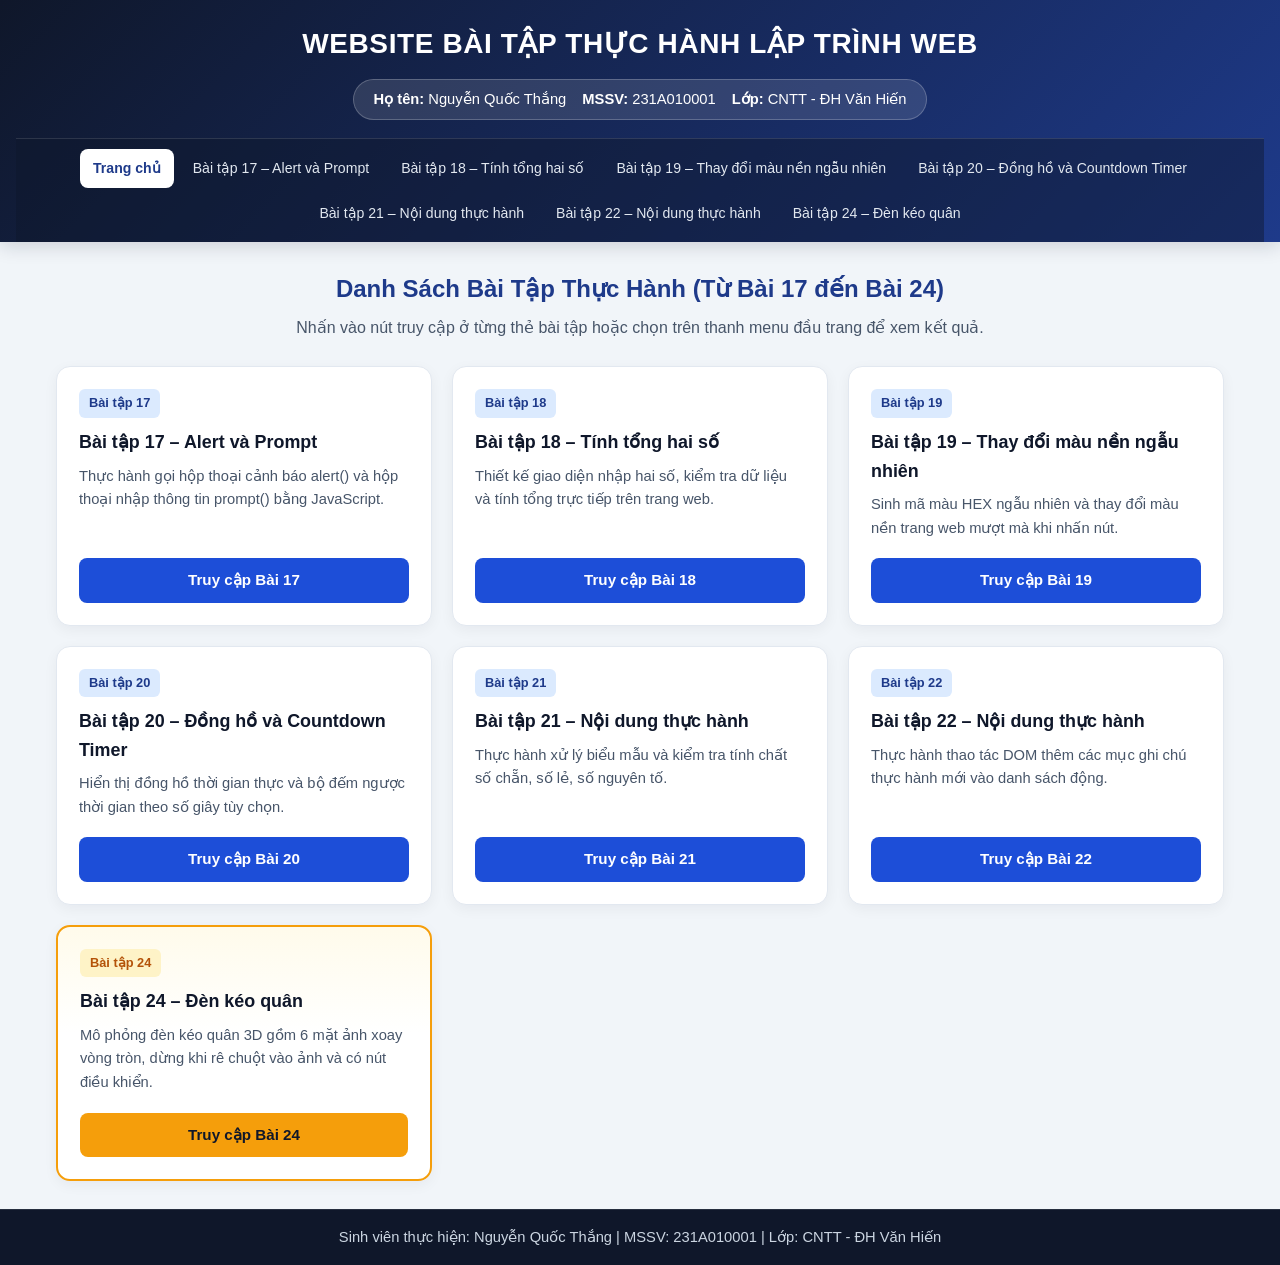
==== index.html @ eba3dc6e "Add files via upload" ====
<!DOCTYPE html>
<html lang="vi">
<head>
    <meta charset="UTF-8">
    <meta name="viewport" content="width=device-width, initial-scale=1.0">
    <title>WEBSITE BÀI TẬP THỰC HÀNH LẬP TRÌNH WEB</title>
    <link rel="stylesheet" href="style.css">
</head>
<body>
    <header class="main-header">
        <div class="header-container">
            <h1 class="main-title">WEBSITE BÀI TẬP THỰC HÀNH LẬP TRÌNH WEB</h1>
            <div class="student-info-bar">
                <span><strong>Họ tên:</strong> Nguyễn Quốc Thắng</span>
                <span><strong>MSSV:</strong> 231A010001</span>
                <span><strong>Lớp:</strong> CNTT - ĐH Văn Hiến</span>
            </div>
        </div>
        <nav class="top-nav">
            <ul class="nav-list">
                <li><a href="index.html" class="active">Trang chủ</a></li>
                <li><a href="bai17.html">Bài tập 17 – Alert và Prompt</a></li>
                <li><a href="bai18.html">Bài tập 18 – Tính tổng hai số</a></li>
                <li><a href="bai19.html">Bài tập 19 – Thay đổi màu nền ngẫu nhiên</a></li>
                <li><a href="bai20.html">Bài tập 20 – Đồng hồ và Countdown Timer</a></li>
                <li><a href="bai21.html">Bài tập 21 – Nội dung thực hành</a></li>
                <li><a href="bai22.html">Bài tập 22 – Nội dung thực hành</a></li>
                <li><a href="den-keo-quan.html">Bài tập 24 – Đèn kéo quân</a></li>
            </ul>
        </nav>
    </header>

    <main class="main-wrapper">
        <section class="page-intro">
            <h2>Danh Sách Bài Tập Thực Hành (Từ Bài 17 đến Bài 24)</h2>
            <p>Nhấn vào nút truy cập ở từng thẻ bài tập hoặc chọn trên thanh menu đầu trang để xem kết quả.</p>
        </section>

        <section class="cards-grid">
            <article class="task-card">
                <div>
                    <span class="task-tag">Bài tập 17</span>
                    <h3>Bài tập 17 – Alert và Prompt</h3>
                    <p>Thực hành gọi hộp thoại cảnh báo alert() và hộp thoại nhập thông tin prompt() bằng JavaScript.</p>
                </div>
                <a href="bai17.html" class="btn">Truy cập Bài 17</a>
            </article>

            <article class="task-card">
                <div>
                    <span class="task-tag">Bài tập 18</span>
                    <h3>Bài tập 18 – Tính tổng hai số</h3>
                    <p>Thiết kế giao diện nhập hai số, kiểm tra dữ liệu và tính tổng trực tiếp trên trang web.</p>
                </div>
                <a href="bai18.html" class="btn">Truy cập Bài 18</a>
            </article>

            <article class="task-card">
                <div>
                    <span class="task-tag">Bài tập 19</span>
                    <h3>Bài tập 19 – Thay đổi màu nền ngẫu nhiên</h3>
                    <p>Sinh mã màu HEX ngẫu nhiên và thay đổi màu nền trang web mượt mà khi nhấn nút.</p>
                </div>
                <a href="bai19.html" class="btn">Truy cập Bài 19</a>
            </article>

            <article class="task-card">
                <div>
                    <span class="task-tag">Bài tập 20</span>
                    <h3>Bài tập 20 – Đồng hồ và Countdown Timer</h3>
                    <p>Hiển thị đồng hồ thời gian thực và bộ đếm ngược thời gian theo số giây tùy chọn.</p>
                </div>
                <a href="bai20.html" class="btn">Truy cập Bài 20</a>
            </article>

            <article class="task-card">
                <div>
                    <span class="task-tag">Bài tập 21</span>
                    <h3>Bài tập 21 – Nội dung thực hành</h3>
                    <p>Thực hành xử lý biểu mẫu và kiểm tra tính chất số chẵn, số lẻ, số nguyên tố.</p>
                </div>
                <a href="bai21.html" class="btn">Truy cập Bài 21</a>
            </article>

            <article class="task-card">
                <div>
                    <span class="task-tag">Bài tập 22</span>
                    <h3>Bài tập 22 – Nội dung thực hành</h3>
                    <p>Thực hành thao tác DOM thêm các mục ghi chú thực hành mới vào danh sách động.</p>
                </div>
                <a href="bai22.html" class="btn">Truy cập Bài 22</a>
            </article>

            <article class="task-card featured">
                <div>
                    <span class="task-tag">Bài tập 24</span>
                    <h3>Bài tập 24 – Đèn kéo quân</h3>
                    <p>Mô phỏng đèn kéo quân 3D gồm 6 mặt ảnh xoay vòng tròn, dừng khi rê chuột vào ảnh và có nút điều khiển.</p>
                </div>
                <a href="den-keo-quan.html" class="btn btn-gold">Truy cập Bài 24</a>
            </article>
        </section>
    </main>

    <footer class="site-footer">
        Sinh viên thực hiện: Nguyễn Quốc Thắng | MSSV: 231A010001 | Lớp: CNTT - ĐH Văn Hiến
    </footer>

    <script src="script.js"></script>
</body>
</html>
---- style.css ----
* {
    box-sizing: border-box;
    margin: 0;
    padding: 0;
}

:root {
    --primary: #1e3a8a;
    --primary-hover: #1d4ed8;
    --accent: #f59e0b;
    --accent-hover: #d97706;
    --bg-light: #f1f5f9;
    --card-bg: #ffffff;
    --text-dark: #0f172a;
    --text-muted: #475569;
    --border-color: #e2e8f0;
}

body {
    font-family: 'Segoe UI', Tahoma, Geneva, Verdana, sans-serif;
    background-color: var(--bg-light);
    color: var(--text-dark);
    line-height: 1.6;
    min-height: 100vh;
    display: flex;
    flex-direction: column;
}

/* Header & Thanh menu chính */
.main-header {
    background: linear-gradient(135deg, #0f172a 0%, #1e3a8a 100%);
    color: #ffffff;
    padding: 22px 16px 0;
    box-shadow: 0 4px 18px rgba(15, 23, 42, 0.16);
}

.header-container {
    max-width: 1200px;
    margin: 0 auto;
    text-align: center;
}

.main-title {
    font-size: 1.75rem;
    font-weight: 800;
    letter-spacing: 0.6px;
    margin-bottom: 12px;
    text-transform: uppercase;
}

.student-info-bar {
    display: inline-flex;
    flex-wrap: wrap;
    justify-content: center;
    gap: 16px;
    background: rgba(255, 255, 255, 0.12);
    border: 1px solid rgba(255, 255, 255, 0.22);
    padding: 8px 20px;
    border-radius: 999px;
    font-size: 0.92rem;
    margin-bottom: 18px;
}

.top-nav {
    background-color: rgba(15, 23, 42, 0.45);
    border-top: 1px solid rgba(255, 255, 255, 0.12);
}

.nav-list {
    max-width: 1200px;
    margin: 0 auto;
    list-style: none;
    display: flex;
    flex-wrap: wrap;
    justify-content: center;
    gap: 6px;
    padding: 10px 8px;
}

.nav-list a {
    display: block;
    text-decoration: none;
    color: #e2e8f0;
    font-size: 0.88rem;
    font-weight: 500;
    padding: 8px 13px;
    border-radius: 8px;
    transition: all 0.25s ease;
}

.nav-list a:hover {
    background-color: var(--accent);
    color: #0f172a;
    transform: translateY(-2px);
}

.nav-list a.active {
    background-color: #ffffff;
    color: var(--primary);
    font-weight: 700;
}

/* Khu vực nội dung chính */
.main-wrapper {
    max-width: 1200px;
    width: 100%;
    margin: 28px auto;
    padding: 0 16px;
    flex: 1;
}

.page-intro {
    text-align: center;
    margin-bottom: 26px;
}

.page-intro h2 {
    font-size: 1.5rem;
    color: var(--primary);
    margin-bottom: 6px;
}

.page-intro p {
    color: var(--text-muted);
}

/* Danh sách bài tập dạng thẻ trên trang chủ */
.cards-grid {
    display: grid;
    grid-template-columns: repeat(auto-fit, minmax(280px, 1fr));
    gap: 20px;
}

.task-card {
    background-color: var(--card-bg);
    border: 1px solid var(--border-color);
    border-radius: 14px;
    padding: 22px;
    box-shadow: 0 4px 14px rgba(15, 23, 42, 0.05);
    display: flex;
    flex-direction: column;
    justify-content: space-between;
    transition: transform 0.25s ease, box-shadow 0.25s ease;
}

.task-card:hover {
    transform: translateY(-5px);
    box-shadow: 0 12px 24px rgba(30, 58, 138, 0.12);
}

.task-card.featured {
    border: 2px solid var(--accent);
    background: linear-gradient(180deg, #fffbeb 0%, #ffffff 42%);
}

.task-tag {
    display: inline-block;
    background-color: #dbeafe;
    color: var(--primary);
    font-size: 0.8rem;
    font-weight: 700;
    padding: 4px 10px;
    border-radius: 6px;
    margin-bottom: 10px;
    width: fit-content;
}

.task-card.featured .task-tag {
    background-color: #fef3c7;
    color: #b45309;
}

.task-card h3 {
    font-size: 1.12rem;
    margin-bottom: 8px;
}

.task-card p {
    font-size: 0.92rem;
    color: var(--text-muted);
    margin-bottom: 18px;
}

/* Nút bấm chung */
.btn {
    display: inline-block;
    text-align: center;
    text-decoration: none;
    background-color: var(--primary-hover);
    color: #ffffff;
    font-weight: 600;
    font-size: 0.95rem;
    padding: 10px 18px;
    border-radius: 8px;
    border: none;
    cursor: pointer;
    transition: all 0.25s ease;
}

.btn:hover {
    background-color: var(--primary);
    transform: translateY(-2px);
    box-shadow: 0 6px 14px rgba(29, 78, 216, 0.25);
}

.btn-gold {
    background-color: var(--accent);
    color: #0f172a;
}

.btn-gold:hover {
    background-color: var(--accent-hover);
    color: #ffffff;
}

/* Khung thực hành cho các bài 17 - 22 */
.work-box {
    max-width: 720px;
    margin: 0 auto;
    background-color: var(--card-bg);
    border: 1px solid var(--border-color);
    border-radius: 14px;
    padding: 28px;
    box-shadow: 0 6px 20px rgba(15, 23, 42, 0.06);
}

.work-box h2 {
    color: var(--primary);
    margin-bottom: 10px;
}

.input-row {
    margin: 14px 0;
}

.input-row label {
    display: block;
    font-weight: 600;
    margin-bottom: 6px;
}

.input-row input {
    width: 100%;
    padding: 10px 12px;
    border: 1px solid #cbd5e1;
    border-radius: 8px;
    font-size: 1rem;
}

.btn-group {
    display: flex;
    flex-wrap: wrap;
    gap: 10px;
    margin-top: 12px;
}

.output-panel {
    margin-top: 18px;
    padding: 14px 16px;
    background-color: #f8fafc;
    border-left: 4px solid var(--primary-hover);
    border-radius: 6px;
    font-weight: 600;
}

/* ================= TRANG ĐÈN KÉO QUÂN 3D (BÀI 24) ================= */
body.lantern-theme {
    background: radial-gradient(circle at top, #1e1b4b 0%, #090d16 75%);
    color: #f8fafc;
}

.lantern-section {
    max-width: 1100px;
    width: 100%;
    margin: 24px auto;
    padding: 0 16px;
    text-align: center;
    flex: 1;
}

.lantern-heading {
    font-size: 2rem;
    color: #fbbf24;
    text-shadow: 0 0 18px rgba(251, 191, 36, 0.6);
    margin-bottom: 10px;
    letter-spacing: 0.8px;
}

.lantern-desc {
    max-width: 740px;
    margin: 0 auto 14px;
    color: #cbd5e1;
    font-size: 0.98rem;
}

.lantern-status {
    display: inline-block;
    background: rgba(251, 191, 36, 0.15);
    border: 1px solid rgba(251, 191, 36, 0.45);
    color: #fde68a;
    padding: 6px 18px;
    border-radius: 999px;
    font-size: 0.9rem;
    margin-bottom: 20px;
}

/* Khung sân khấu 3D tạo chiều sâu perspective */
.lantern-stage {
    position: relative;
    width: 100%;
    height: 420px;
    display: flex;
    flex-direction: column;
    align-items: center;
    justify-content: center;
    perspective: 1100px;
    margin: 8px 0 26px;
    overflow: hidden;
}

/* Hiệu ứng ánh sáng lồng đèn */
.light-aura {
    position: absolute;
    width: 340px;
    height: 340px;
    border-radius: 50%;
    background: radial-gradient(circle, rgba(251, 191, 36, 0.42) 0%, rgba(249, 115, 22, 0.14) 50%, transparent 72%);
    filter: blur(12px);
    pointer-events: none;
    animation: auraGlow 3s ease-in-out infinite alternate;
}

@keyframes auraGlow {
    from { transform: scale(0.95); opacity: 0.82; }
    to { transform: scale(1.08); opacity: 1; }
}

.lantern-top,
.lantern-bottom {
    width: 245px;
    height: 22px;
    background: linear-gradient(90deg, #7c2d12, #f59e0b, #7c2d12);
    border: 2px solid #fde68a;
    border-radius: 50%;
    box-shadow: 0 0 22px rgba(245, 158, 11, 0.65);
    z-index: 2;
}

.lantern-top { margin-bottom: 14px; }
.lantern-bottom { margin-top: 14px; }

/* Trục xoay 3D giữ không gian 3 chiều preserve-3d */
.lantern-drum {
    position: relative;
    width: 210px;
    height: 260px;
    transform-style: preserve-3d;
    animation: rotateLantern 15s linear infinite;
    animation-play-state: running;
}

/* Khi rê chuột vào bất kỳ mặt hình ảnh nào, đèn dừng quay */
.lantern-drum:has(.lantern-panel:hover) {
    animation-play-state: paused;
}

/* Lớp điều khiển dừng bằng nút bấm JavaScript */
.lantern-drum.paused-by-btn {
    animation-play-state: paused !important;
}

@keyframes rotateLantern {
    from { transform: rotateY(0deg); }
    to { transform: rotateY(360deg); }
}

/* Bố trí đều 6 mặt xung quanh hình trụ (360 / 6 = 60 độ) */
.lantern-panel {
    position: absolute;
    inset: 0;
    border-radius: 12px;
    overflow: hidden;
    border: 3px solid #fbbf24;
    background-color: #1e293b;
    box-shadow: 0 0 22px rgba(251, 191, 36, 0.45), inset 0 0 16px rgba(251, 191, 36, 0.25);
    cursor: pointer;
    transition: border-color 0.25s ease, box-shadow 0.25s ease;
}

.lantern-panel:hover {
    border-color: #ffffff;
    box-shadow: 0 0 32px rgba(255, 255, 255, 0.9);
}

.lantern-panel img {
    width: 100%;
    height: 100%;
    object-fit: cover;
    display: block;
}

.panel-label {
    position: absolute;
    bottom: 0;
    left: 0;
    right: 0;
    background: linear-gradient(transparent, rgba(15, 23, 42, 0.9));
    color: #fef3c7;
    font-size: 0.86rem;
    font-weight: 600;
    padding: 18px 8px 8px;
}

.panel-1 { transform: rotateY(0deg) translateZ(220px); }
.panel-2 { transform: rotateY(60deg) translateZ(220px); }
.panel-3 { transform: rotateY(120deg) translateZ(220px); }
.panel-4 { transform: rotateY(180deg) translateZ(220px); }
.panel-5 { transform: rotateY(240deg) translateZ(220px); }
.panel-6 { transform: rotateY(300deg) translateZ(220px); }

/* Cụm 3 nút điều khiển */
.lantern-controls {
    display: flex;
    flex-wrap: wrap;
    justify-content: center;
    gap: 14px;
    margin-bottom: 24px;
}

.btn-control {
    padding: 12px 24px;
    font-size: 1rem;
    font-weight: 700;
    border: none;
    border-radius: 10px;
    cursor: pointer;
    transition: all 0.25s ease;
}

.btn-begin {
    background: linear-gradient(135deg, #10b981, #059669);
    color: #ffffff;
}

.btn-begin:hover {
    transform: translateY(-3px);
    box-shadow: 0 8px 20px rgba(16, 185, 129, 0.45);
}

.btn-halt {
    background: linear-gradient(135deg, #ef4444, #dc2626);
    color: #ffffff;
}

.btn-halt:hover {
    transform: translateY(-3px);
    box-shadow: 0 8px 20px rgba(239, 68, 68, 0.45);
}

.btn-continue {
    background: linear-gradient(135deg, #f59e0b, #d97706);
    color: #0f172a;
}

.btn-continue:hover {
    transform: translateY(-3px);
    box-shadow: 0 8px 20px rgba(245, 158, 11, 0.45);
}

.replace-note {
    max-width: 760px;
    margin: 0 auto 20px;
    background: rgba(255, 255, 255, 0.06);
    border: 1px solid rgba(255, 255, 255, 0.14);
    border-radius: 12px;
    padding: 16px 20px;
    text-align: left;
    font-size: 0.9rem;
    color: #e2e8f0;
}

.replace-note h3 {
    color: #fbbf24;
    margin-bottom: 6px;
    font-size: 1rem;
}

.replace-note code {
    background: rgba(15, 23, 42, 0.85);
    color: #38bdf8;
    padding: 2px 6px;
    border-radius: 4px;
}

/* Footer thông tin sinh viên */
.site-footer {
    background-color: #0f172a;
    color: #cbd5e1;
    text-align: center;
    padding: 16px;
    font-size: 0.92rem;
    border-top: 1px solid rgba(255, 255, 255, 0.1);
    margin-top: auto;
}

/* Responsive trên điện thoại & máy tính bảng */
@media (max-width: 768px) {
    .main-title {
        font-size: 1.28rem;
    }

    .nav-list {
        flex-direction: column;
        align-items: stretch;
    }

    .nav-list a {
        text-align: center;
    }

    .lantern-heading {
        font-size: 1.5rem;
    }

    .lantern-stage {
        height: 340px;
        perspective: 820px;
    }

    .lantern-drum {
        width: 156px;
        height: 205px;
    }

    .panel-1 { transform: rotateY(0deg) translateZ(160px); }
    .panel-2 { transform: rotateY(60deg) translateZ(160px); }
    .panel-3 { transform: rotateY(120deg) translateZ(160px); }
    .panel-4 { transform: rotateY(180deg) translateZ(160px); }
    .panel-5 { transform: rotateY(240deg) translateZ(160px); }
    .panel-6 { transform: rotateY(300deg) translateZ(160px); }
}
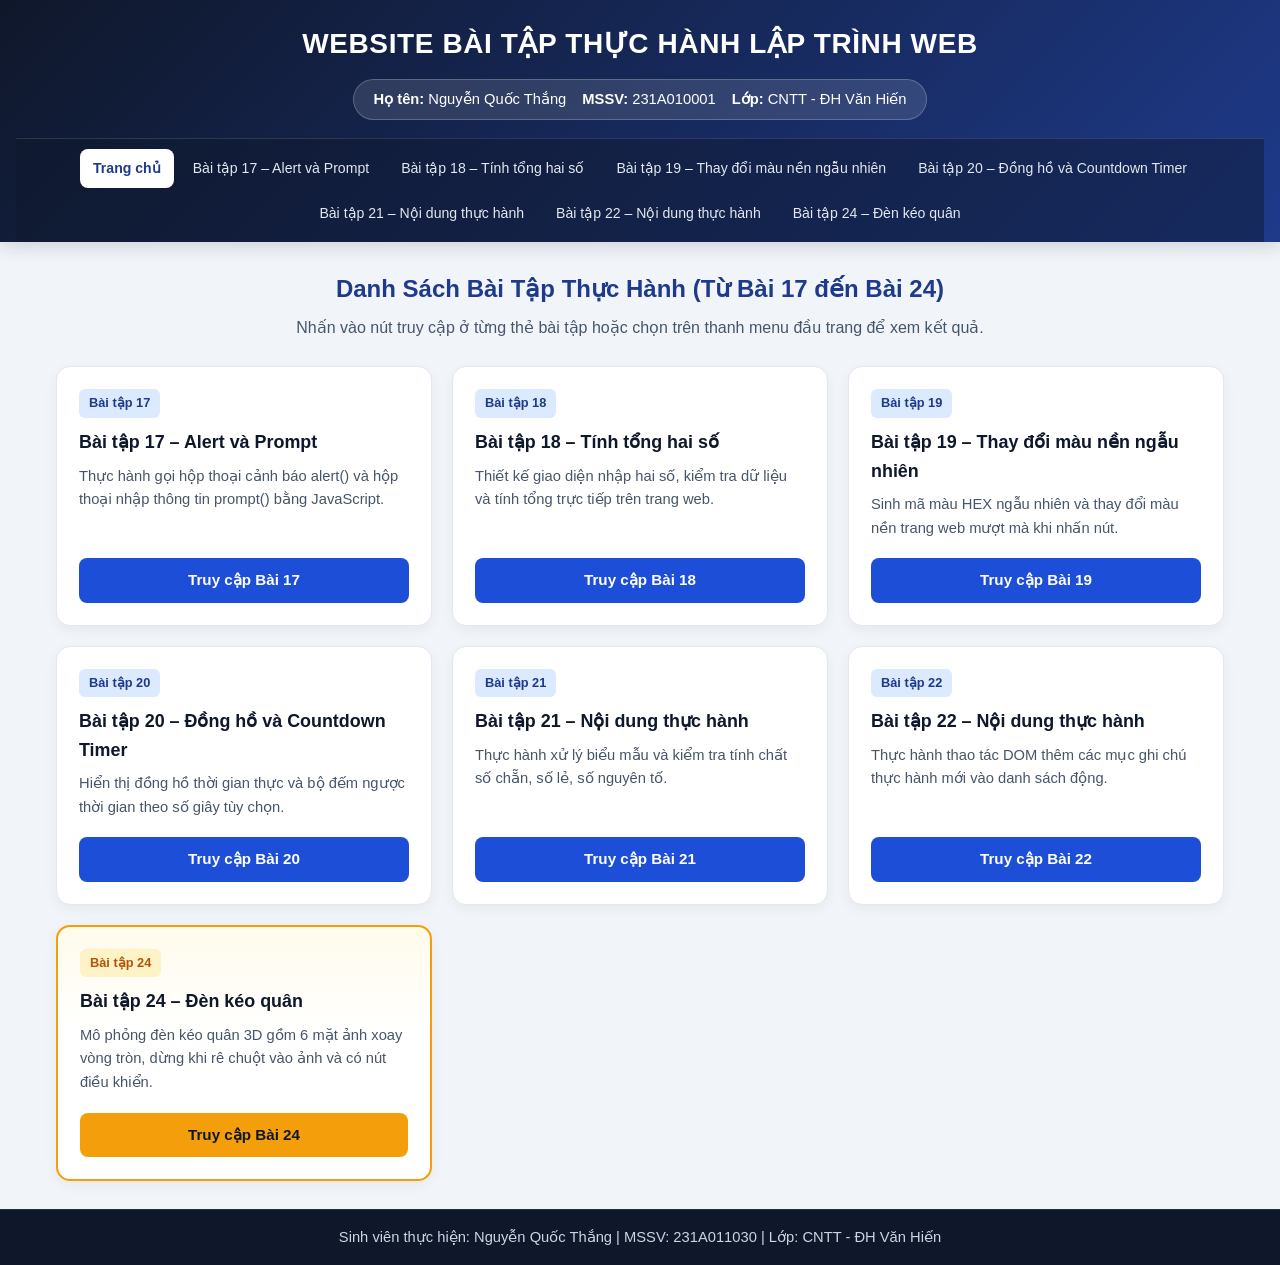
==== commit a53cc67f: "Add files via upload" ====
--- a/index.html
+++ b/index.html
@@ -103,7 +103,7 @@
     </main>
 
     <footer class="site-footer">
-        Sinh viên thực hiện: Nguyễn Quốc Thắng | MSSV: 231A010001 | Lớp: CNTT - ĐH Văn Hiến
+        Sinh viên thực hiện: Nguyễn Quốc Thắng | MSSV: 231A011030 | Lớp: CNTT - ĐH Văn Hiến
     </footer>
 
     <script src="script.js"></script>
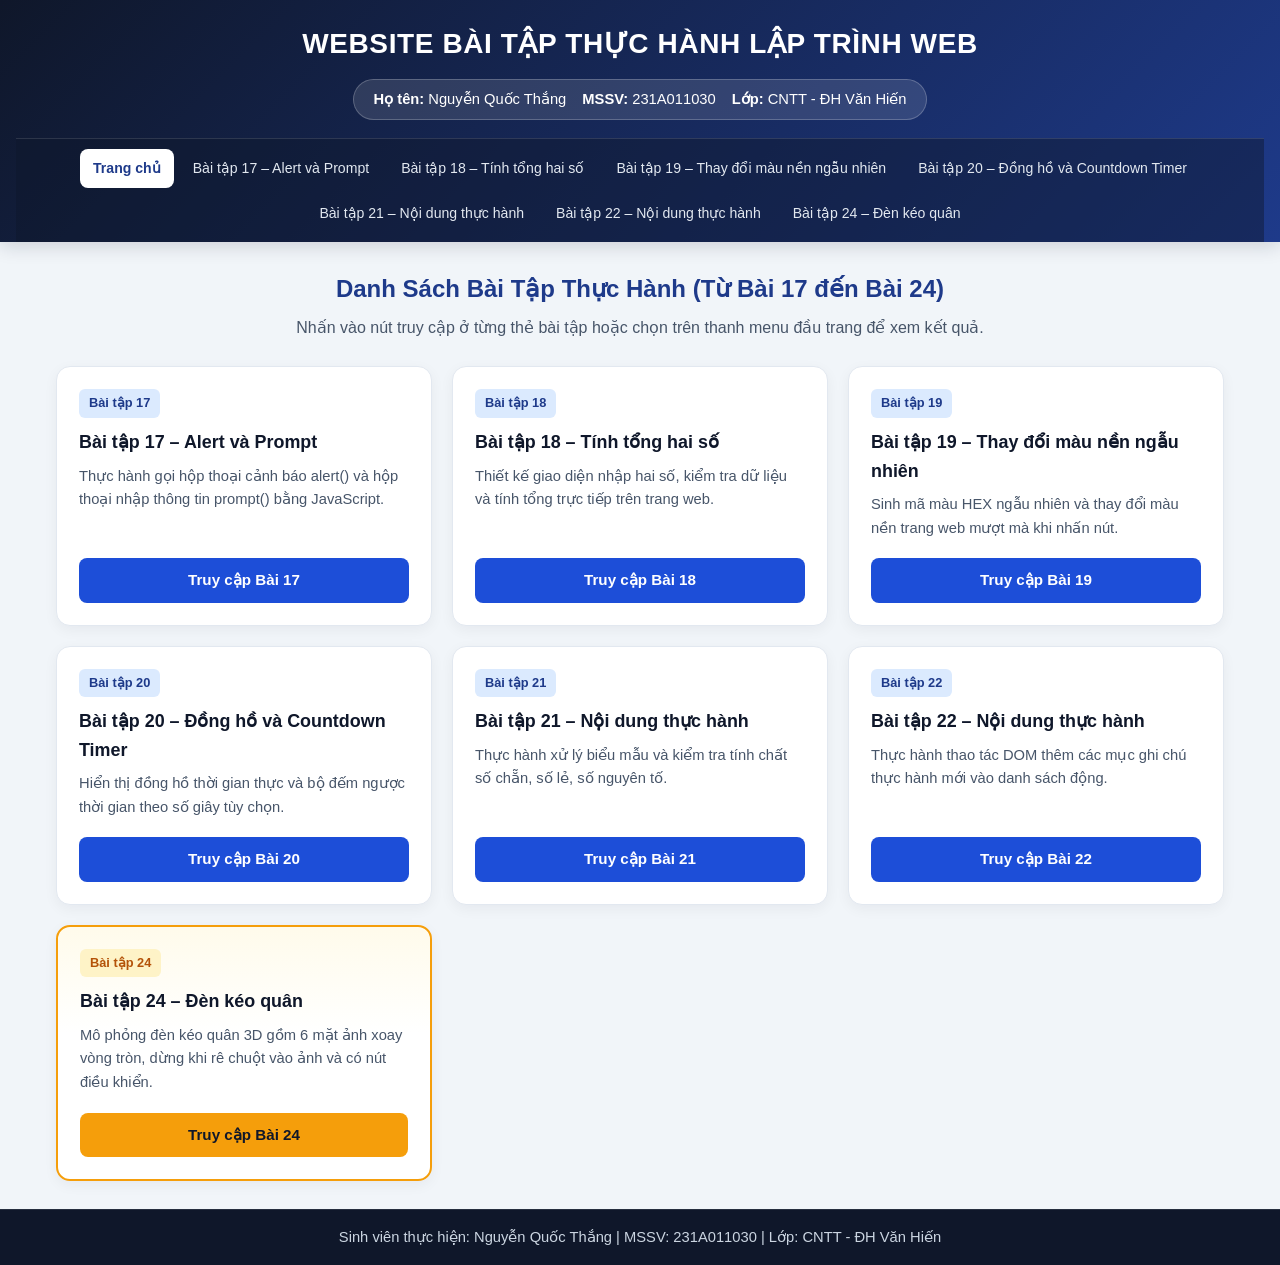
==== commit 2d5746c6: "Add files via upload" ====
--- a/index.html
+++ b/index.html
@@ -12,7 +12,7 @@
             <h1 class="main-title">WEBSITE BÀI TẬP THỰC HÀNH LẬP TRÌNH WEB</h1>
             <div class="student-info-bar">
                 <span><strong>Họ tên:</strong> Nguyễn Quốc Thắng</span>
-                <span><strong>MSSV:</strong> 231A010001</span>
+                <span><strong>MSSV:</strong> 231A011030</span>
                 <span><strong>Lớp:</strong> CNTT - ĐH Văn Hiến</span>
             </div>
         </div>
